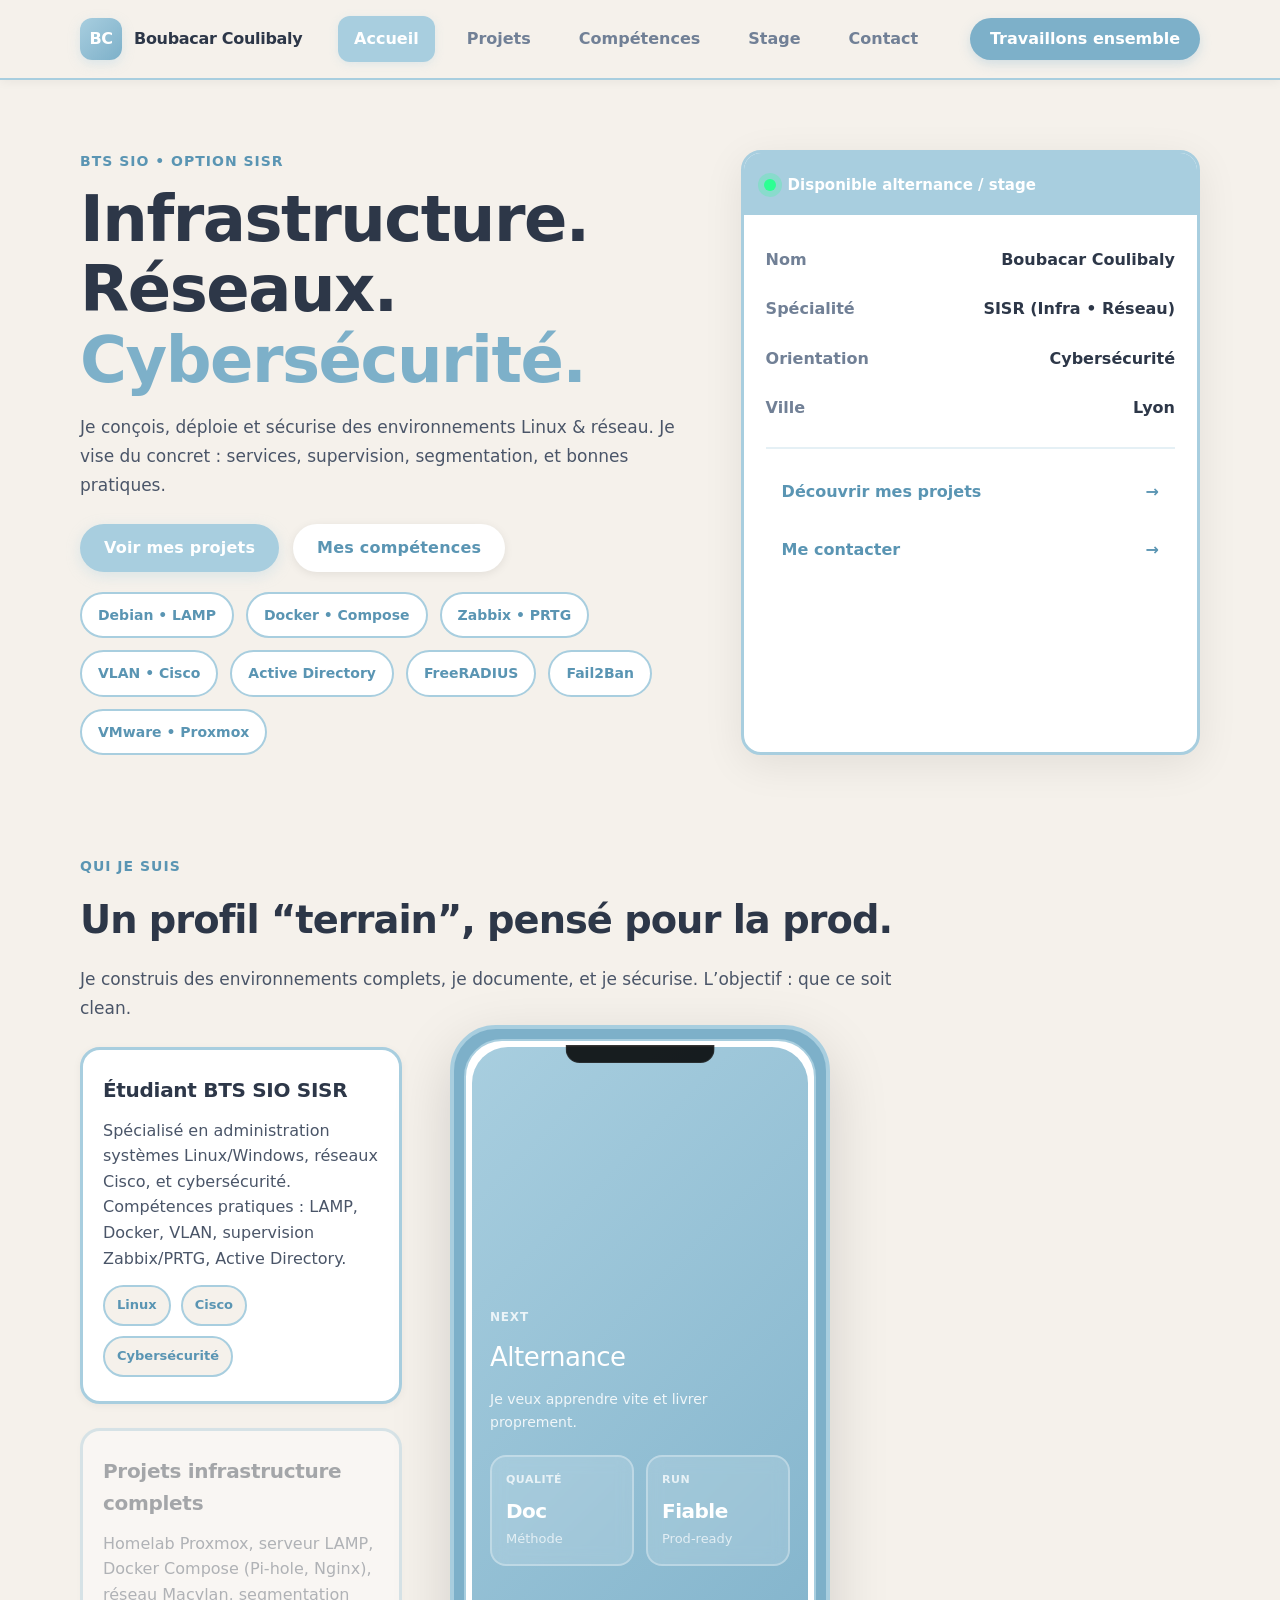
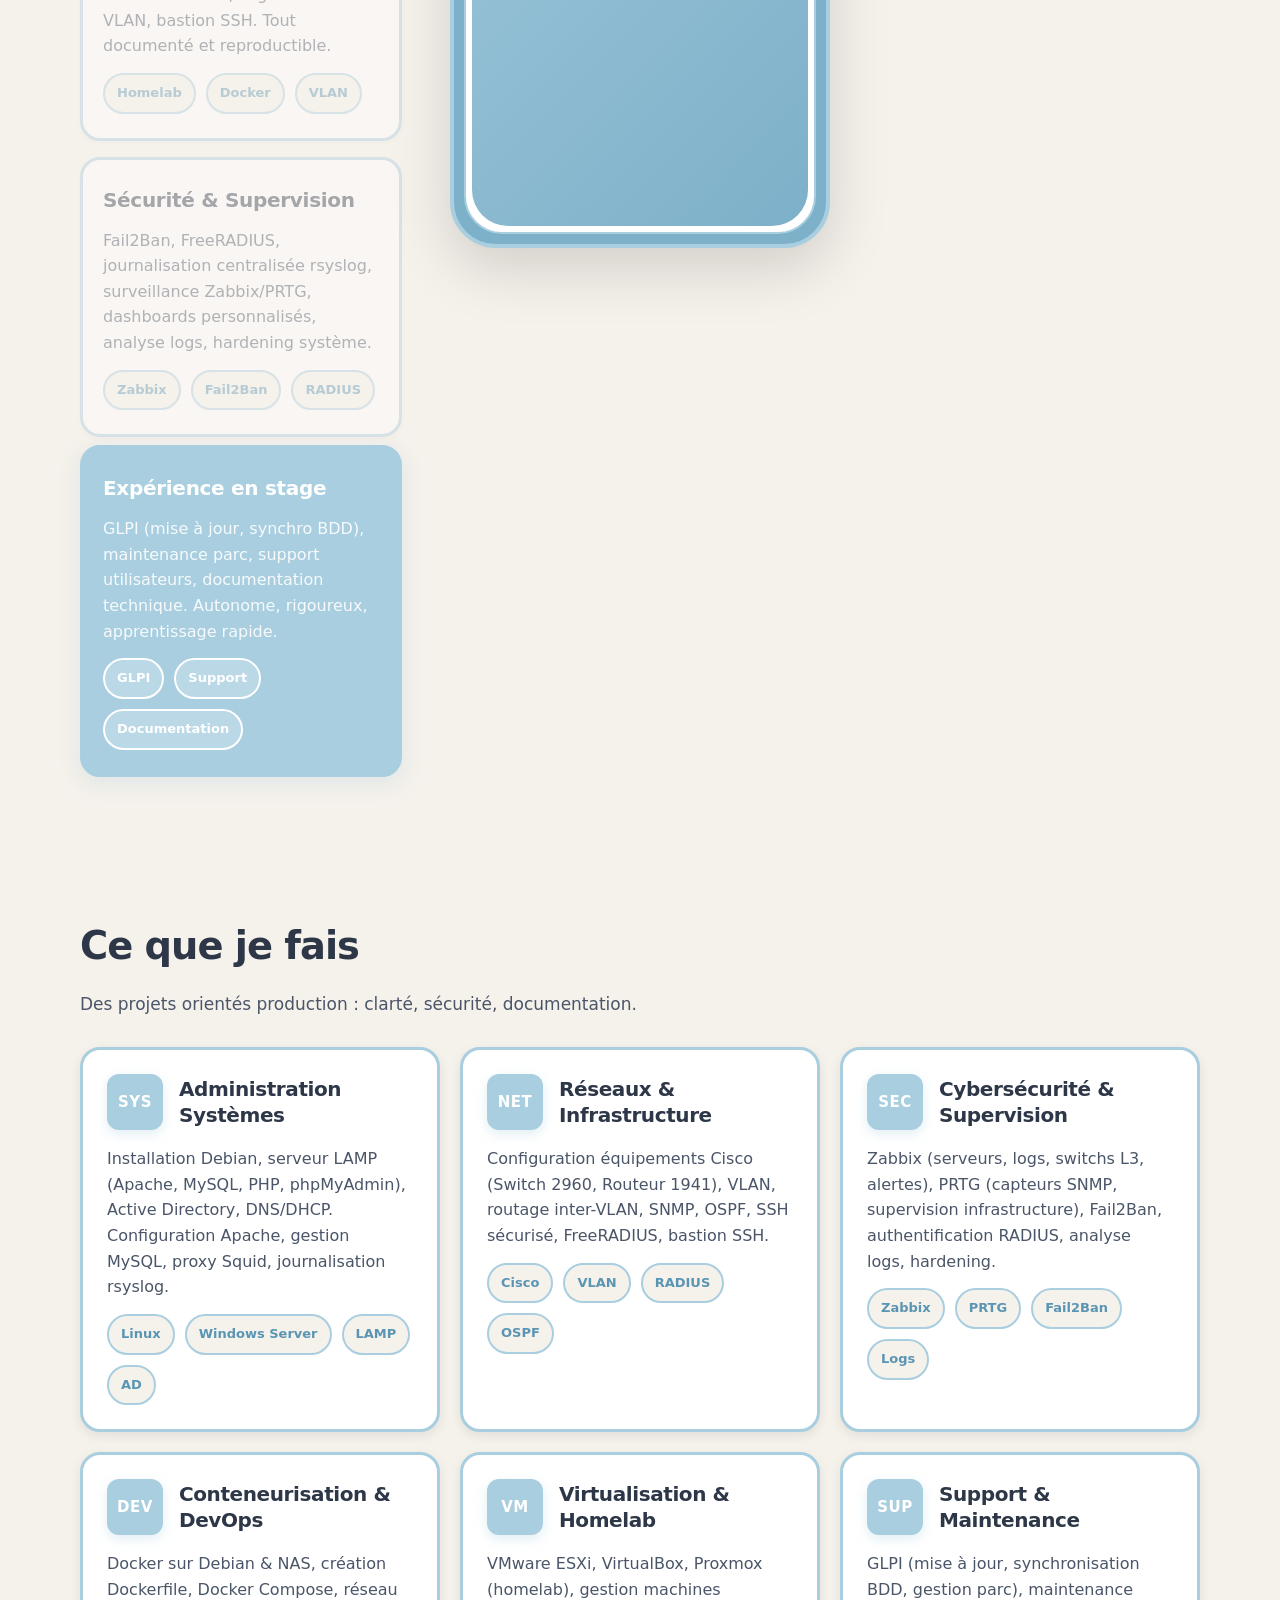
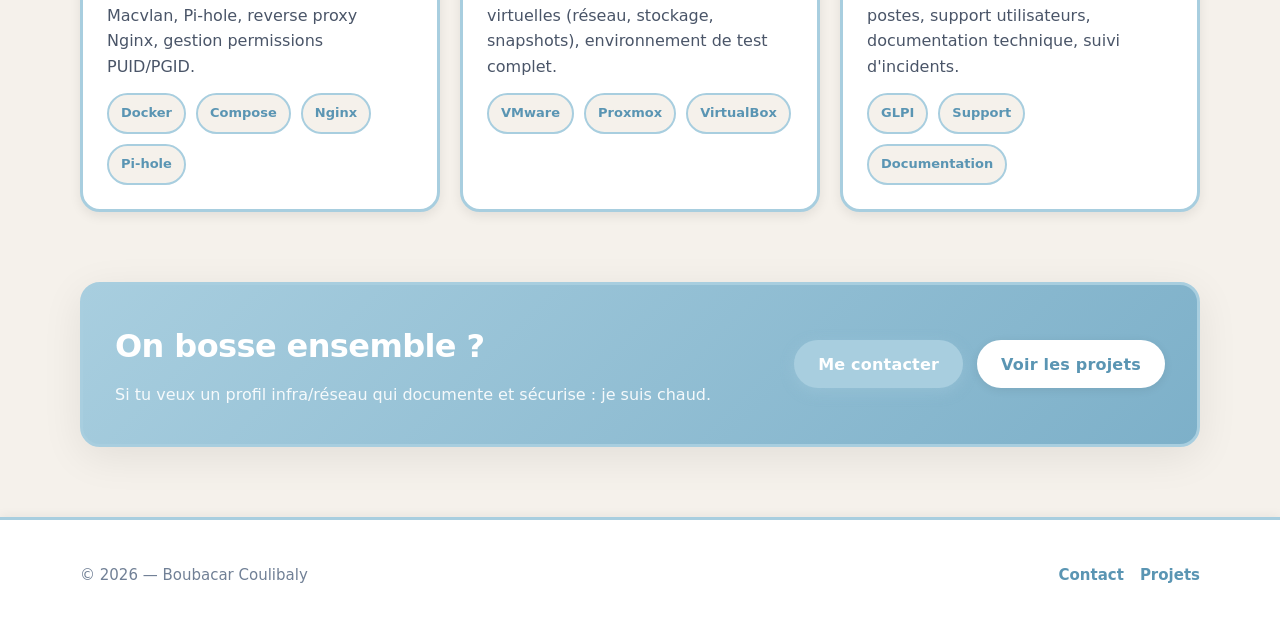
==== index.html @ 8d11b5c8 "Initial commit - Portfolio BTS SIO SISR Portfolio professionnel avec projets Docker, Pi-hole, superv" ====
<!DOCTYPE html>
<html lang="fr">
<head>
  <meta charset="UTF-8" />
  <meta name="viewport" content="width=device-width, initial-scale=1.0" />
  <title>Boubacar Coulibaly | Portfolio</title>
  <meta name="description" content="Portfolio de Boubacar Coulibaly — BTS SIO SISR (Systèmes, Réseaux, Cybersécurité)." />

  <link rel="stylesheet" href="assets/css/style.css" />
</head>
<body>

  <!-- NAV (glass, Apple-like) -->
  <header class="topbar">
    <div class="container topbar-inner">
      <a class="brand" href="index.html" aria-label="Accueil">
        <span class="brand-mark">BC</span>
        <span class="brand-text">Boubacar Coulibaly</span>
      </a>

      <nav class="nav" aria-label="Navigation principale">
        <a class="nav-link is-active" href="index.html">Accueil</a>
        <a class="nav-link" href="projet.html">Projets</a>
        <a class="nav-link" href="tableau de competances.html">Compétences</a>
        <a class="nav-link" href="stage.html">Stage</a>
        <a class="nav-link" href="contact.html">Contact</a>
      </nav>

      <a class="nav-cta" href="contact.html">Travaillons ensemble</a>
    </div>
  </header>

  <main>

    <!-- HERO -->
    <section class="hero">
      <div class="container hero-grid">

        <div class="hero-copy">
          <p class="kicker">BTS SIO • Option SISR</p>

          <h1 class="hero-title">
            Infrastructure.<br />
            Réseaux.<br />
            <span class="accent">Cybersécurité.</span>
          </h1>

          <p class="hero-subtitle">
            Je conçois, déploie et sécurise des environnements Linux & réseau.
            Je vise du concret : services, supervision, segmentation, et bonnes pratiques.
          </p>

          <div class="hero-actions">
            <a class="btn btn-primary" href="projet.html">Voir mes projets</a>
            <a class="btn btn-ghost" href="tableau de competances.html">Mes compétences</a>
          </div>

          <div class="hero-badges">
            <div class="badge">Debian • LAMP</div>
            <div class="badge">Docker • Compose</div>
            <div class="badge">Zabbix • PRTG</div>
            <div class="badge">VLAN • Cisco</div>
            <div class="badge">Active Directory</div>
            <div class="badge">FreeRADIUS</div>
            <div class="badge">Fail2Ban</div>
            <div class="badge">VMware • Proxmox</div>
          </div>
        </div>

        <div class="hero-panel">
          <div class="panel-head">
            <div class="dot"></div>
            <p class="panel-status">Disponible alternance / stage</p>
          </div>

          <div class="panel-body">
            <div class="row">
              <span class="label">Nom</span>
              <span class="value">Boubacar Coulibaly</span>
            </div>
            <div class="row">
              <span class="label">Spécialité</span>
              <span class="value">SISR (Infra • Réseau)</span>
            </div>
            <div class="row">
              <span class="label">Orientation</span>
              <span class="value">Cybersécurité</span>
            </div>
            <div class="row">
              <span class="label">Ville</span>
              <span class="value">Lyon</span>
            </div>

            <div class="divider"></div>

            <a class="panel-link" href="projet.html">
              <span>Découvrir mes projets</span>
              <span class="arrow">→</span>
            </a>
            <a class="panel-link" href="contact.html">
              <span>Me contacter</span>
              <span class="arrow">→</span>
            </a>
          </div>
        </div>

      </div>
    </section>

    <!-- STORY (iPhone sticky center + fade) -->
    <section class="story" id="story">
      <div class="container story-head">
        <p class="kicker">Qui je suis</p>
        <h2 class="section-title">Un profil “terrain”, pensé pour la prod.</h2>
        <p class="section-subtitle">
          Je construis des environnements complets, je documente, et je sécurise. L’objectif : que ce soit clean.
        </p>
      </div>

      <div class="story-stage container">
        <!-- Left scroll text -->
        <div class="story-text">
          <article class="step is-active" data-step="0">
            <h3>Étudiant BTS SIO SISR</h3>
            <p>
              Spécialisé en administration systèmes Linux/Windows, réseaux Cisco, et cybersécurité.
              Compétences pratiques : LAMP, Docker, VLAN, supervision Zabbix/PRTG, Active Directory.
            </p>
            <div class="tags">
              <span>Linux</span><span>Cisco</span><span>Cybersécurité</span>
            </div>
          </article>

          <article class="step" data-step="1">
            <h3>Projets infrastructure complets</h3>
            <p>
              Homelab Proxmox, serveur LAMP, Docker Compose (Pi-hole, Nginx), réseau Macvlan,
              segmentation VLAN, bastion SSH. Tout documenté et reproductible.
            </p>
            <div class="tags">
              <span>Homelab</span><span>Docker</span><span>VLAN</span>
            </div>
          </article>

          <article class="step" data-step="2">
            <h3>Sécurité & Supervision</h3>
            <p>
              Fail2Ban, FreeRADIUS, journalisation centralisée rsyslog, surveillance Zabbix/PRTG,
              dashboards personnalisés, analyse logs, hardening système.
            </p>
            <div class="tags">
              <span>Zabbix</span><span>Fail2Ban</span><span>RADIUS</span>
            </div>
          </article>

          <article class="step" data-step="3">
            <h3>Expérience en stage</h3>
            <p>
              GLPI (mise à jour, synchro BDD), maintenance parc, support utilisateurs,
              documentation technique. Autonome, rigoureux, apprentissage rapide.
            </p>
            <div class="tags">
              <span>GLPI</span><span>Support</span><span>Documentation</span>
            </div>
          </article>
        </div>

        <!-- Center phone -->
        <div class="phone-wrap" aria-hidden="true">
          <div class="phone">
            <div class="phone-notch"></div>

            <div class="phone-screen">

              <div class="screen-slide is-active" data-slide="0">
                <div class="screen-kicker">Profil</div>
                <div class="screen-title">Boubacar Coulibaly</div>
                <div class="screen-text">BTS SIO SISR — Systèmes • Réseaux • Cybersécurité</div>

                <div class="screen-grid">
                  <div class="tile">
                    <div class="tile-top">Base</div>
                    <div class="tile-main">Debian</div>
                    <div class="tile-sub">Linux / Services</div>
                  </div>
                  <div class="tile">
                    <div class="tile-top">Réseau</div>
                    <div class="tile-main">VLAN</div>
                    <div class="tile-sub">Cisco / Switch</div>
                  </div>
                </div>
              </div>

              <div class="screen-slide" data-slide="1">
                <div class="screen-kicker">Build</div>
                <div class="screen-title">Stack & projets</div>
                <div class="screen-text">Je monte des environnements complets et cohérents.</div>

                <div class="screen-grid">
                  <div class="tile">
                    <div class="tile-top">Docker</div>
                    <div class="tile-main">Compose</div>
                    <div class="tile-sub">Services</div>
                  </div>
                  <div class="tile">
                    <div class="tile-top">Web</div>
                    <div class="tile-main">Proxy</div>
                    <div class="tile-sub">HTTPS / Reverse</div>
                  </div>
                </div>
              </div>

              <div class="screen-slide" data-slide="2">
                <div class="screen-kicker">Security</div>
                <div class="screen-title">Robustesse</div>
                <div class="screen-text">Durcissement + logs + accès : le trio qui sauve.</div>

                <div class="screen-grid">
                  <div class="tile">
                    <div class="tile-top">Contrôle</div>
                    <div class="tile-main">Accès</div>
                    <div class="tile-sub">Moindre privilège</div>
                  </div>
                  <div class="tile">
                    <div class="tile-top">Supervision</div>
                    <div class="tile-main">Alertes</div>
                    <div class="tile-sub">Zabbix / PRTG</div>
                  </div>
                </div>
              </div>

              <div class="screen-slide" data-slide="3">
                <div class="screen-kicker">Next</div>
                <div class="screen-title">Alternance</div>
                <div class="screen-text">Je veux apprendre vite et livrer proprement.</div>

                <div class="screen-grid">
                  <div class="tile">
                    <div class="tile-top">Qualité</div>
                    <div class="tile-main">Doc</div>
                    <div class="tile-sub">Méthode</div>
                  </div>
                  <div class="tile">
                    <div class="tile-top">Run</div>
                    <div class="tile-main">Fiable</div>
                    <div class="tile-sub">Prod-ready</div>
                  </div>
                </div>
              </div>

            </div>
          </div>
        </div>

        <!-- Right spacer (for perfect centering) -->
        <div class="story-spacer" aria-hidden="true"></div>
      </div>
    </section>

    <!-- HIGHLIGHTS -->
    <section class="highlights">
      <div class="container">
        <h2 class="section-title">Ce que je fais</h2>
        <p class="section-subtitle">
          Des projets orientés production : clarté, sécurité, documentation.
        </p>

        <div class="cards">
          <article class="card">
            <div class="card-header">
              <div class="card-icon">SYS</div>
              <h3>Administration Systèmes</h3>
            </div>
            <p>Installation Debian, serveur LAMP (Apache, MySQL, PHP, phpMyAdmin), Active Directory, DNS/DHCP. Configuration Apache, gestion MySQL, proxy Squid, journalisation rsyslog.</p>
            <div class="tags">
              <span>Linux</span>
              <span>Windows Server</span>
              <span>LAMP</span>
              <span>AD</span>
            </div>
          </article>
          <article class="card">
            <div class="card-header">
              <div class="card-icon">NET</div>
              <h3>Réseaux & Infrastructure</h3>
            </div>
            <p>Configuration équipements Cisco (Switch 2960, Routeur 1941), VLAN, routage inter-VLAN, SNMP, OSPF, SSH sécurisé, FreeRADIUS, bastion SSH.</p>
            <div class="tags">
              <span>Cisco</span>
              <span>VLAN</span>
              <span>RADIUS</span>
              <span>OSPF</span>
            </div>
          </article>
          <article class="card">
            <div class="card-header">
              <div class="card-icon">SEC</div>
              <h3>Cybersécurité & Supervision</h3>
            </div>
            <p>Zabbix (serveurs, logs, switchs L3, alertes), PRTG (capteurs SNMP, supervision infrastructure), Fail2Ban, authentification RADIUS, analyse logs, hardening.</p>
            <div class="tags">
              <span>Zabbix</span>
              <span>PRTG</span>
              <span>Fail2Ban</span>
              <span>Logs</span>
            </div>
          </article>
          <article class="card">
            <div class="card-header">
              <div class="card-icon">DEV</div>
              <h3>Conteneurisation & DevOps</h3>
            </div>
            <p>Docker sur Debian & NAS, création Dockerfile, Docker Compose, réseau Macvlan, Pi-hole, reverse proxy Nginx, gestion permissions PUID/PGID.</p>
            <div class="tags">
              <span>Docker</span>
              <span>Compose</span>
              <span>Nginx</span>
              <span>Pi-hole</span>
            </div>
          </article>
          <article class="card">
            <div class="card-header">
              <div class="card-icon">VM</div>
              <h3>Virtualisation & Homelab</h3>
            </div>
            <p>VMware ESXi, VirtualBox, Proxmox (homelab), gestion machines virtuelles (réseau, stockage, snapshots), environnement de test complet.</p>
            <div class="tags">
              <span>VMware</span>
              <span>Proxmox</span>
              <span>VirtualBox</span>
            </div>
          </article>
          <article class="card">
            <div class="card-header">
              <div class="card-icon">SUP</div>
              <h3>Support & Maintenance</h3>
            </div>
            <p>GLPI (mise à jour, synchronisation BDD, gestion parc), maintenance postes, support utilisateurs, documentation technique, suivi d'incidents.</p>
            <div class="tags">
              <span>GLPI</span>
              <span>Support</span>
              <span>Documentation</span>
            </div>
          </article>
        </div>
      </div>
    </section>

    <!-- CTA -->
    <section class="cta">
      <div class="container cta-inner">
        <div>
          <h2>On bosse ensemble ?</h2>
          <p>Si tu veux un profil infra/réseau qui documente et sécurise : je suis chaud.</p>
        </div>
        <div class="cta-actions">
          <a class="btn btn-primary" href="contact.html">Me contacter</a>
          <a class="btn btn-ghost" href="projet.html">Voir les projets</a>
        </div>
      </div>
    </section>

    <script src="js/story.js" defer></script>
  </main>

  <footer class="footer">
    <div class="container footer-inner">
      <p>© 2026 — Boubacar Coulibaly</p>
      <div class="footer-links">
        <a href="contact.html">Contact</a>
        <a href="projet.html">Projets</a>
      </div>
    </div>
  </footer>

</body>
</html>
---- assets/css/style.css ----
/* ===========================
   Style Portfolio - Bleu & Beige
   =========================== */

:root{
  --bg: #f5f1eb;            /* beige crème */
  --bg2:#ffffff;            /* blanc */
  --blue: #a8cedf;          /* bleu clair */
  --blue-dark: #7db0c9;     /* bleu moyen */
  --blue-text: #5a95b3;     /* bleu texte */
  --text:#2d3748;           /* gris foncé */
  --text-light: #4a5568;    /* gris moyen */
  --text-muted: #718096;    /* gris clair */

  --radius: 20px;
  --shadow: 0 10px 40px rgba(0,0,0,.08);
  --shadow-hover: 0 15px 50px rgba(0,0,0,.12);
  --max: 1120px;
}

*{ box-sizing:border-box; }
html,body{ height:100%; }

body{
  margin:0;
  font-family: 'Segoe UI', system-ui, -apple-system, Roboto, Helvetica, Arial, sans-serif;
  color:var(--text);
  background: var(--bg);
  line-height:1.6;
}

a{ color:inherit; text-decoration:none; }
.container{ width:min(var(--max), calc(100% - 48px)); margin:0 auto; }

/* ---------- Topbar ---------- */
.topbar{
  position:sticky;
  top:0;
  z-index:50;
  backdrop-filter: blur(12px);
  background: rgba(245,241,235,.95);
  border-bottom:2px solid var(--blue);
  box-shadow: 0 2px 10px rgba(0,0,0,.05);
}
.topbar-inner{
  display:flex;
  align-items:center;
  justify-content:space-between;
  gap:14px;
  padding:16px 0;
}

.brand{ display:flex; align-items:center; gap:12px; }
.brand-mark{
  width:42px; height:42px;
  border-radius:12px;
  display:grid;
  place-items:center;
  font-weight:900;
  letter-spacing:-0.5px;
  background: linear-gradient(135deg, var(--blue), var(--blue-dark));
  color: white;
  box-shadow: 0 4px 12px rgba(168,206,223,.35);
}
.brand-text{
  font-weight:700;
  letter-spacing:-0.3px;
  color:var(--text);
}

.nav{ display:flex; align-items:center; gap:16px; }
.nav-link{
  color:var(--text-muted);
  padding:10px 16px;
  border-radius:12px;
  font-weight:600;
  transition: all .2s ease;
}
.nav-link:hover{
  background: var(--blue);
  color: white;
}
.nav-link.is-active{
  background: var(--blue);
  color: white;
  box-shadow: 0 2px 8px rgba(168,206,223,.3);
}

.nav-cta{
  display:inline-flex;
  height:42px;
  align-items:center;
  padding:0 20px;
  border-radius:999px;
  background: var(--blue-dark);
  box-shadow: 0 4px 12px rgba(125,176,201,.3);
  font-weight:700;
  color:white;
  transition: all .2s ease;
}
.nav-cta:hover{
  background: var(--blue-text);
  transform: translateY(-2px);
  box-shadow: 0 6px 16px rgba(125,176,201,.4);
}

/* ---------- Hero ---------- */
.hero{ padding: 70px 0 40px; }
.hero-grid{
  display:grid;
  grid-template-columns: 1.3fr 0.95fr;
  gap:32px;
  align-items:stretch;
}
.kicker{
  margin:0 0 12px;
  font-weight:800;
  font-size:14px;
  letter-spacing:1px;
  color: var(--blue-text);
  text-transform: uppercase;
}
.hero-title{
  margin:0 0 18px;
  font-size: clamp(44px, 5vw, 72px);
  line-height:1.1;
  letter-spacing:-1.5px;
  color: var(--text);
}
.accent{
  color: var(--blue-dark);
}
.hero-subtitle{
  margin:0 0 24px;
  color:var(--text-light);
  max-width: 60ch;
  font-size:17px;
  line-height:1.7;
}

.hero-actions{ display:flex; gap:14px; flex-wrap:wrap; margin-bottom:20px; }
.btn{
  display:inline-flex;
  align-items:center;
  justify-content:center;
  height:48px;
  padding:0 24px;
  border-radius:999px;
  font-weight:700;
  letter-spacing:0.2px;
  border:none;
  transition: all .2s ease;
  cursor: pointer;
}
.btn:hover{ transform: translateY(-2px); }

.btn-primary{
  background: var(--blue);
  color: white;
  box-shadow: 0 4px 14px rgba(168,206,223,.35);
}
.btn-primary:hover{ 
  background: var(--blue-dark);
  box-shadow: 0 6px 20px rgba(168,206,223,.45);
}

.btn-ghost{
  background: white;
  color: var(--blue-text);
  box-shadow: 0 2px 10px rgba(0,0,0,.08);
}
.btn-ghost:hover{ 
  background: var(--bg2);
  box-shadow: 0 4px 14px rgba(0,0,0,.12);
}

.hero-badges{
  display:flex;
  flex-wrap:wrap;
  gap:12px;
}
.badge{
  font-size:14px;
  color: var(--blue-text);
  padding:10px 16px;
  border-radius:999px;
  border:2px solid var(--blue);
  background: white;
  font-weight:600;
}

/* ---------- Hero Panel ---------- */
.hero-panel{
  border-radius: var(--radius);
  border:3px solid var(--blue);
  background: white;
  box-shadow: var(--shadow);
  overflow:hidden;
}
.panel-head{
  display:flex;
  align-items:center;
  gap:12px;
  padding:20px 20px 16px;
  border-bottom:2px solid var(--blue);
  background: var(--blue);
}
.dot{
  width:12px; height:12px;
  border-radius:50%;
  background: #2cff92;
  box-shadow: 0 0 0 6px rgba(44,255,146,.25);
}
.panel-status{
  margin:0;
  color: white;
  font-weight:800;
  font-size:15px;
}

.panel-body{ padding:20px 22px 22px; }
.row{
  display:flex;
  justify-content:space-between;
  gap:16px;
  padding:12px 0;
}
.label{ color: var(--text-muted); font-weight:600; }
.value{ color: var(--text); font-weight:800; }
.divider{ height:2px; background: var(--blue); margin:14px 0; opacity:.3; }

.panel-link{
  display:flex;
  justify-content:space-between;
  align-items:center;
  padding:14px 14px;
  border-radius:12px;
  border:2px solid transparent;
  color: var(--blue-text);
  font-weight:600;
  transition: all .2s ease;
}
.panel-link:hover{
  background: var(--blue);
  border-color: var(--blue);
  color: white;
}
.arrow{ color: inherit; font-weight:bold; }

/* ---------- Story ---------- */
.story{ padding: 60px 0 60px; }
.story-head{ margin-bottom: 24px; }

.section-title{
  margin: 12px 0 14px;
  font-size: clamp(32px, 3vw, 48px);
  letter-spacing:-1px;
  color: var(--text);
}
.section-subtitle{
  margin:0;
  color: var(--text-light);
  max-width: 78ch;
  font-size:17px;
  line-height:1.7;
}

/* 3 columns: text | phone | spacer  (phone perfectly centered) */
.story-stage{
  display:grid;
  grid-template-columns: 1fr 420px 1fr;
  gap: 28px;
  align-items:start;
  position:relative;
}

/* Text steps */
.step{
  padding: 24px 20px;
  border-radius: var(--radius);
  border:3px solid var(--blue);
  background: white;
  margin: 0 0 16px;
  opacity: .4;
  transform: translateY(8px);
  transition: all .3s ease;
  box-shadow: 0 2px 8px rgba(0,0,0,.05);
}
.step h3{
  margin:0 0 12px;
  letter-spacing:-0.3px;
  color: var(--text);
  font-size:20px;
}
.step p{
  margin:0 0 14px;
  color: var(--text-light);
  line-height:1.6;
}
.tags{ display:flex; flex-wrap:wrap; gap:10px; }
.tags span{
  font-size:13px;
  color: var(--blue-text);
  padding:8px 12px;
  border-radius:999px;
  border:2px solid var(--blue);
  background: var(--bg);
  font-weight:600;
}
.step.is-active{
  opacity: 1;
  transform: translateY(0);
  background: var(--blue);
  border-color: var(--blue);
  box-shadow: 0 6px 20px rgba(168,206,223,.3);
}
.step.is-active h3{ color: white; }
.step.is-active p{ color: rgba(255,255,255,.9); }
.step.is-active .tags span{
  background: rgba(255,255,255,.2);
  border-color: white;
  color: white;
}

/* Phone sticky center */
.phone-wrap{
  position: sticky;
  top: 92px;
  height: calc(100vh - 120px);
  display:grid;
  place-items:center;
}

.phone{
  width: min(380px, 92vw);
  aspect-ratio: 9 / 19.5;
  border-radius: 46px;
  border: 4px solid var(--blue);
  background: var(--blue-dark);
  box-shadow: 0 20px 60px rgba(0,0,0,.15);
  position:relative;
  overflow:hidden;
}

.phone::before{
  content:"";
  position:absolute;
  inset: 10px;
  border-radius: 38px;
  background: white;
  border: 2px solid var(--blue);
}

.phone-notch{
  position:absolute;
  top: 16px;
  left: 50%;
  transform: translateX(-50%);
  width: 40%;
  height: 18px;
  border-radius: 0 0 14px 14px;
  background: rgba(0,0,0,.86);
  border: 1px solid rgba(255,255,255,.08);
  z-index: 3;
}

.phone-screen{
  position:absolute;
  inset: 18px;
  border-radius: 36px;
  z-index: 2;
  overflow:hidden;
}

.screen-slide{
  position:absolute;
  inset:0;
  padding: 26px 18px;
  opacity: 0;
  transform: translateY(12px);
  filter: blur(.6px);
  transition: opacity .40s ease, transform .40s ease, filter .40s ease;
  display:flex;
  flex-direction:column;
  justify-content:center;
  gap:10px;
  background: linear-gradient(135deg, var(--blue) 0%, var(--blue-dark) 100%);
}
.screen-slide.is-active{
  opacity: 1;
  transform: translateY(0);
  filter: blur(0);
}

.screen-kicker{
  font-size:12px;
  font-weight:900;
  letter-spacing:0.8px;
  text-transform: uppercase;
  color: rgba(255,255,255,.8);
}
.screen-title{
  font-size: 26px;
  letter-spacing:-0.5px;
  color: white;
}
.screen-text{
  color: rgba(255,255,255,.85);
  font-size:14px;
  max-width: 40ch;
}

.screen-grid{
  display:grid;
  grid-template-columns: 1fr 1fr;
  gap: 12px;
  margin-top: 12px;
}

.tile{
  border-radius: 16px;
  border:2px solid rgba(255,255,255,.3);
  background: rgba(255,255,255,.15);
  padding: 14px;
  backdrop-filter: blur(8px);
}
.tile-top{
  font-size:11px;
  font-weight:900;
  color: rgba(255,255,255,.75);
  text-transform: uppercase;
  letter-spacing:0.5px;
}
.tile-main{
  margin-top: 6px;
  font-size: 20px;
  font-weight:900;
  letter-spacing:-0.5px;
  color: white;
}
.tile-sub{
  margin-top: 2px;
  font-size: 13px;
  color: rgba(255,255,255,.7);
}

.story-spacer{ height: 1px; }

/* ---------- Highlights ---------- */
.highlights{ padding: 50px 0 70px; }
.cards{
  display:grid;
  grid-template-columns: repeat(3, 1fr);
  gap: 20px;
  margin-top: 28px;
}
.card{
  border-radius: var(--radius);
  border:3px solid var(--blue);
  background: white;
  padding: 24px;
  min-height: 180px;
  transition: all .2s ease;
  box-shadow: 0 4px 12px rgba(0,0,0,.08);
  position: relative;
  overflow: hidden;
}

.card-header{
  display: flex;
  align-items: center;
  gap: 16px;
  margin-bottom: 16px;
}

.card-icon{
  flex-shrink: 0;
  display: flex;
  align-items: center;
  justify-content: center;
  width: 56px;
  height: 56px;
  border-radius: 12px;
  background: var(--blue);
  color: white;
  font-weight: 900;
  font-size: 15px;
  letter-spacing: 0.5px;
  box-shadow: 0 4px 12px rgba(168,206,223,.35);
  transition: all .2s ease;
}
.card:hover{
  transform: translateY(-4px);
  box-shadow: 0 8px 24px rgba(168,206,223,.35);
  background: var(--blue);
}
.card:hover .card-icon{
  background: white;
  color: var(--blue);
  box-shadow: 0 6px 16px rgba(255,255,255,.4);
}
.card:hover h3{ color: white; }
.card:hover p{ color: rgba(255,255,255,.9); }
.card:hover .tags span{
  background: rgba(255,255,255,.2);
  border-color: white;
  color: white;
}
.card h3{ 
  margin:0; 
  letter-spacing:-0.4px; 
  font-size:20px;
  color: var(--text);
  transition: color .2s ease;
  line-height: 1.3;
}
.card p{ 
  margin:0 0 14px; 
  color: var(--text-light); 
  line-height:1.6;
  transition: color .2s ease;
}
.card .tags{
  margin-top: 12px;
}

/* ---------- CTA ---------- */
.cta{ padding: 0 0 70px; }
.cta-inner{
  border-radius: var(--radius);
  border:3px solid var(--blue);
  background: linear-gradient(135deg, var(--blue) 0%, var(--blue-dark) 100%);
  box-shadow: var(--shadow);
  padding: 36px 32px;
  display:flex;
  align-items:center;
  justify-content:space-between;
  gap:24px;
}
.cta-inner h2{
  margin:0 0 10px;
  letter-spacing:-0.6px;
  color: white;
  font-size:32px;
}
.cta-inner p{ 
  margin:0; 
  color: rgba(255,255,255,.9); 
  max-width: 70ch;
  line-height:1.6;
}
.cta-actions{ display:flex; gap:14px; flex-wrap:wrap; }

/* ---------- Journal de stage ---------- */
.journal-entry{
  border-radius: var(--radius);
  border:3px solid var(--blue);
  background: white;
  padding: 26px 28px;
  margin-bottom: 26px;
  transition: all .2s ease;
  box-shadow: 0 4px 12px rgba(0,0,0,.08);
}
.journal-entry:hover{
  transform: translateY(-4px);
  box-shadow: 0 8px 24px rgba(168,206,223,.35);
}

.entry-header{
  display:flex;
  justify-content:space-between;
  align-items:center;
  margin-bottom: 20px;
  padding-bottom: 16px;
  border-bottom: 2px solid var(--blue);
}
.entry-header h2{
  margin:0;
  letter-spacing:-0.5px;
  font-size: 26px;
  color: var(--text);
}
.entry-date{
  font-size: 14px;
  color: var(--blue-text);
  font-weight: 700;
}

.entry-content h3{
  margin: 20px 0 12px;
  font-size: 18px;
  letter-spacing:-0.3px;
  color: var(--blue-dark);
  font-weight:700;
}
.entry-content h3:first-child{
  margin-top: 0;
}
.entry-content ul{
  margin: 0 0 16px;
  padding-left: 24px;
  color: var(--text-light);
}
.entry-content ul li{
  margin-bottom: 8px;
}
.entry-content p{
  margin: 0;
  color: var(--text-light);
  line-height: 1.7;
}

.entry-gallery{
  display: grid;
  grid-template-columns: repeat(auto-fit, minmax(280px, 1fr));
  gap: 16px;
  margin: 16px 0;
}
.entry-gallery img{
  width: 100%;
  height: 220px;
  object-fit: cover;
  border-radius: 16px;
  border: 3px solid var(--blue);
  transition: all .2s ease;
  box-shadow: 0 2px 8px rgba(0,0,0,.08);
}
.entry-gallery img:hover{
  transform: scale(1.03);
  box-shadow: 0 6px 20px rgba(168,206,223,.35);
  cursor: pointer;
}

/* ---------- Footer ---------- */
.footer{
  border-top:3px solid var(--blue);
  background: white;
  padding: 28px 0;
  box-shadow: 0 -2px 10px rgba(0,0,0,.05);
}
.footer-inner{
  display:flex;
  justify-content:space-between;
  align-items:center;
  gap:16px;
  color: var(--text-muted);
  font-size:15px;
}
.footer-links{ display:flex; gap:16px; }
.footer-links a{
  color: var(--blue-text);
  font-weight:600;
  transition: color .2s ease;
}
.footer-links a:hover{ color: var(--blue-dark); }

/* ---------- Responsive ---------- */
@media (max-width: 980px){
  .hero-grid{ grid-template-columns: 1fr; }
  .story-stage{ grid-template-columns: 1fr; }
  .phone-wrap{ position:relative; top:auto; height:auto; margin: 24px 0; }
  .cards{ grid-template-columns: 1fr 1fr; }
  .nav-cta{ display:none; }
  .hero{ padding: 50px 0 30px; }
}
@media (max-width: 560px){
  .nav{ display:none; }
  .cards{ grid-template-columns: 1fr; }
  .cta-inner{ flex-direction:column; align-items:flex-start; }
  .hero-title{ font-size: clamp(32px, 8vw, 48px); }
  .section-title{ font-size: clamp(24px, 6vw, 36px); }
  .container{ width:calc(100% - 32px); }
}
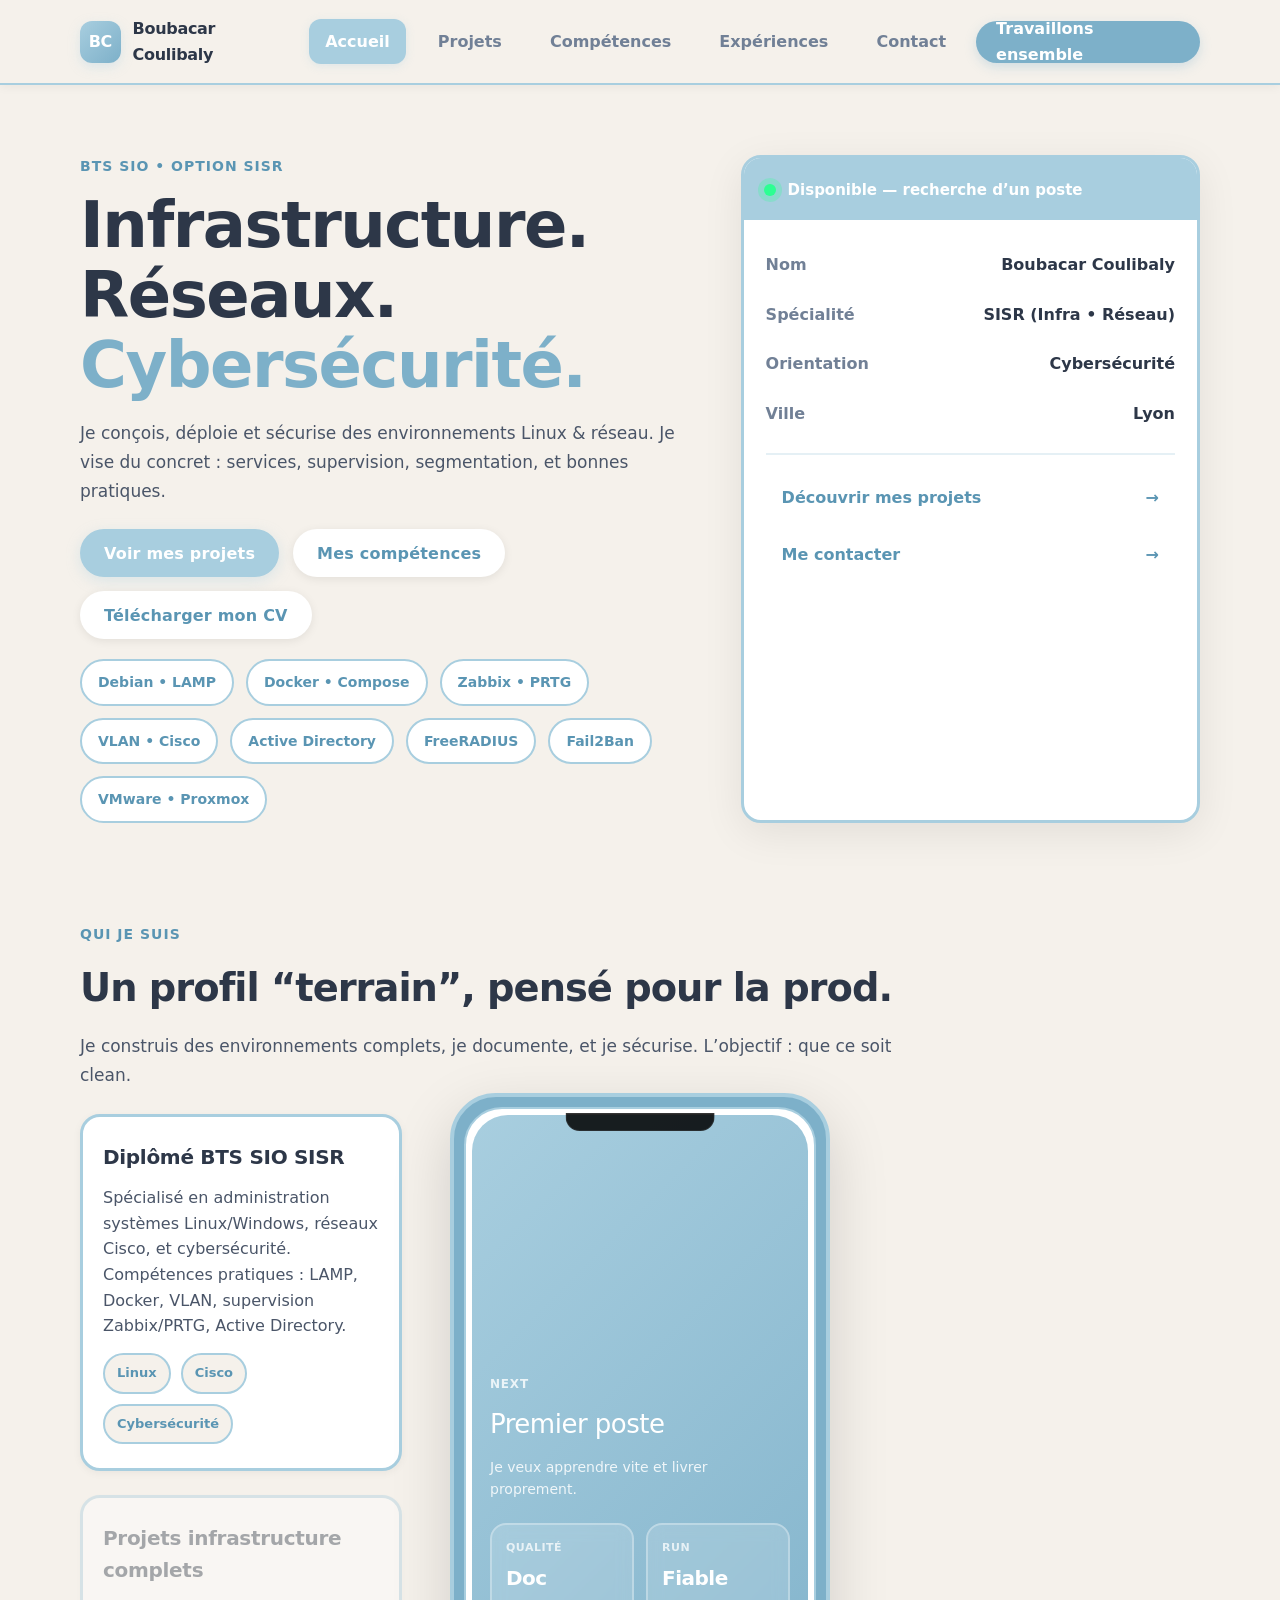
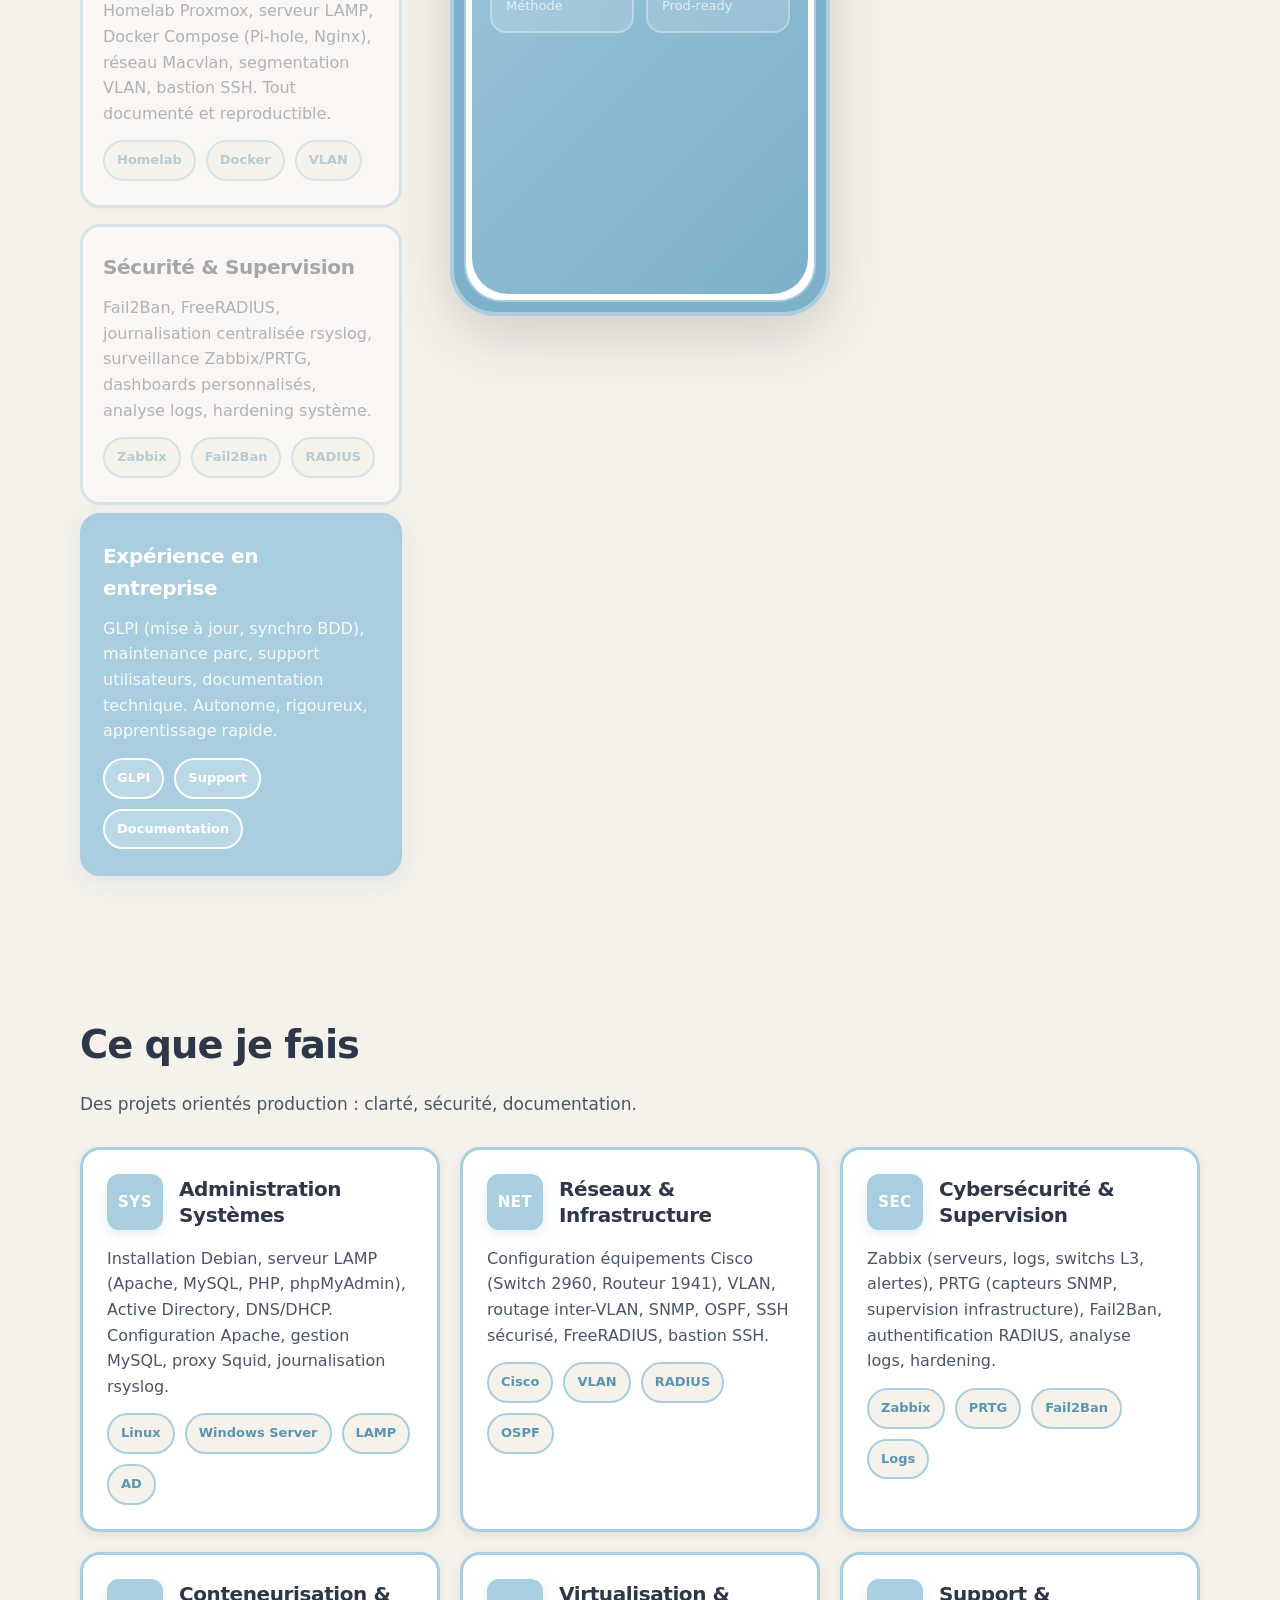
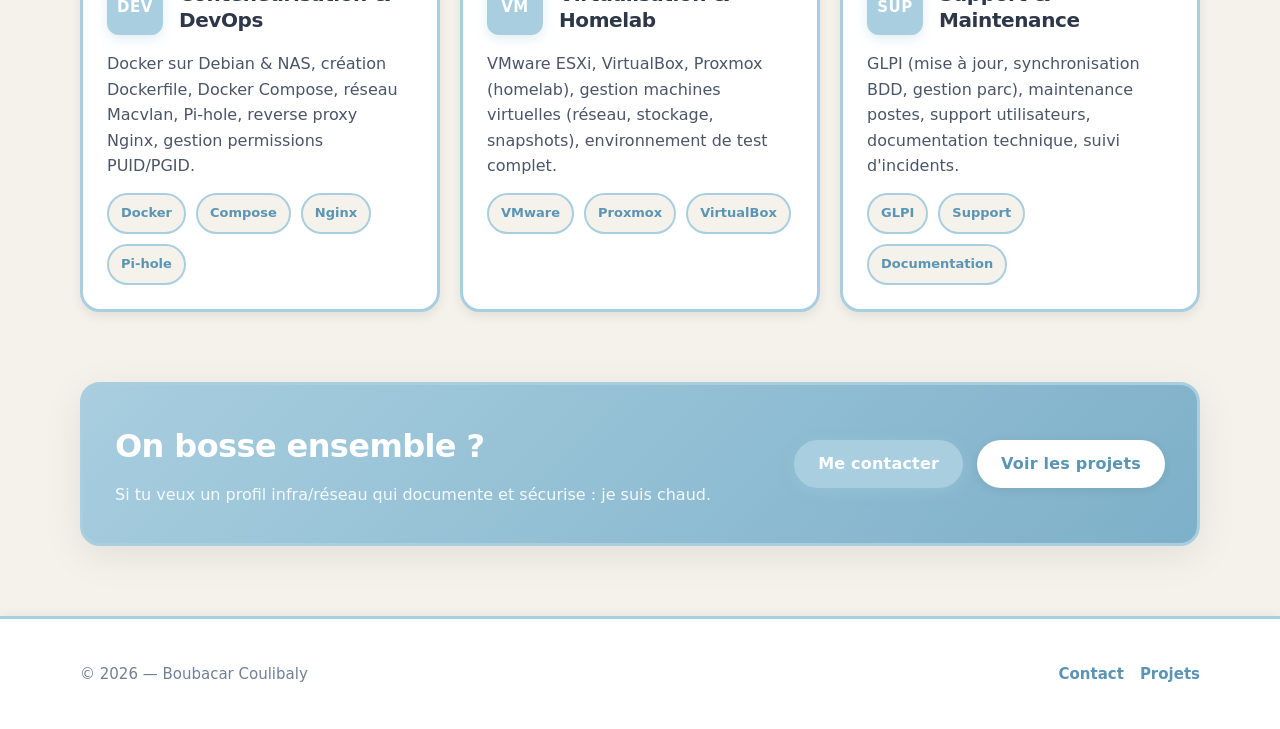
==== commit 978969bb: "Portfolio : refonte propre (expériences, compétences, contact, CV PDF) Co-Authored-By: Claude Opus 5" ====
--- a/index.html
+++ b/index.html
@@ -21,8 +21,8 @@
       <nav class="nav" aria-label="Navigation principale">
         <a class="nav-link is-active" href="index.html">Accueil</a>
         <a class="nav-link" href="projet.html">Projets</a>
-        <a class="nav-link" href="tableau de competances.html">Compétences</a>
-        <a class="nav-link" href="stage.html">Stage</a>
+        <a class="nav-link" href="competences.html">Compétences</a>
+        <a class="nav-link" href="experiences.html">Expériences</a>
         <a class="nav-link" href="contact.html">Contact</a>
       </nav>
 
@@ -52,7 +52,8 @@
 
           <div class="hero-actions">
             <a class="btn btn-primary" href="projet.html">Voir mes projets</a>
-            <a class="btn btn-ghost" href="tableau de competances.html">Mes compétences</a>
+            <a class="btn btn-ghost" href="competences.html">Mes compétences</a>
+            <a class="btn btn-ghost" href="assets/docs/CV_Boubacar_Coulibaly.pdf" download>Télécharger mon CV</a>
           </div>
 
           <div class="hero-badges">
@@ -70,7 +71,7 @@
         <div class="hero-panel">
           <div class="panel-head">
             <div class="dot"></div>
-            <p class="panel-status">Disponible alternance / stage</p>
+            <p class="panel-status">Disponible — recherche d’un poste</p>
           </div>
 
           <div class="panel-body">
@@ -121,7 +122,7 @@
         <!-- Left scroll text -->
         <div class="story-text">
           <article class="step is-active" data-step="0">
-            <h3>Étudiant BTS SIO SISR</h3>
+            <h3>Diplômé BTS SIO SISR</h3>
             <p>
               Spécialisé en administration systèmes Linux/Windows, réseaux Cisco, et cybersécurité.
               Compétences pratiques : LAMP, Docker, VLAN, supervision Zabbix/PRTG, Active Directory.
@@ -154,7 +155,7 @@
           </article>
 
           <article class="step" data-step="3">
-            <h3>Expérience en stage</h3>
+            <h3>Expérience en entreprise</h3>
             <p>
               GLPI (mise à jour, synchro BDD), maintenance parc, support utilisateurs,
               documentation technique. Autonome, rigoureux, apprentissage rapide.
@@ -231,7 +232,7 @@
 
               <div class="screen-slide" data-slide="3">
                 <div class="screen-kicker">Next</div>
-                <div class="screen-title">Alternance</div>
+                <div class="screen-title">Premier poste</div>
                 <div class="screen-text">Je veux apprendre vite et livrer proprement.</div>
 
                 <div class="screen-grid">
